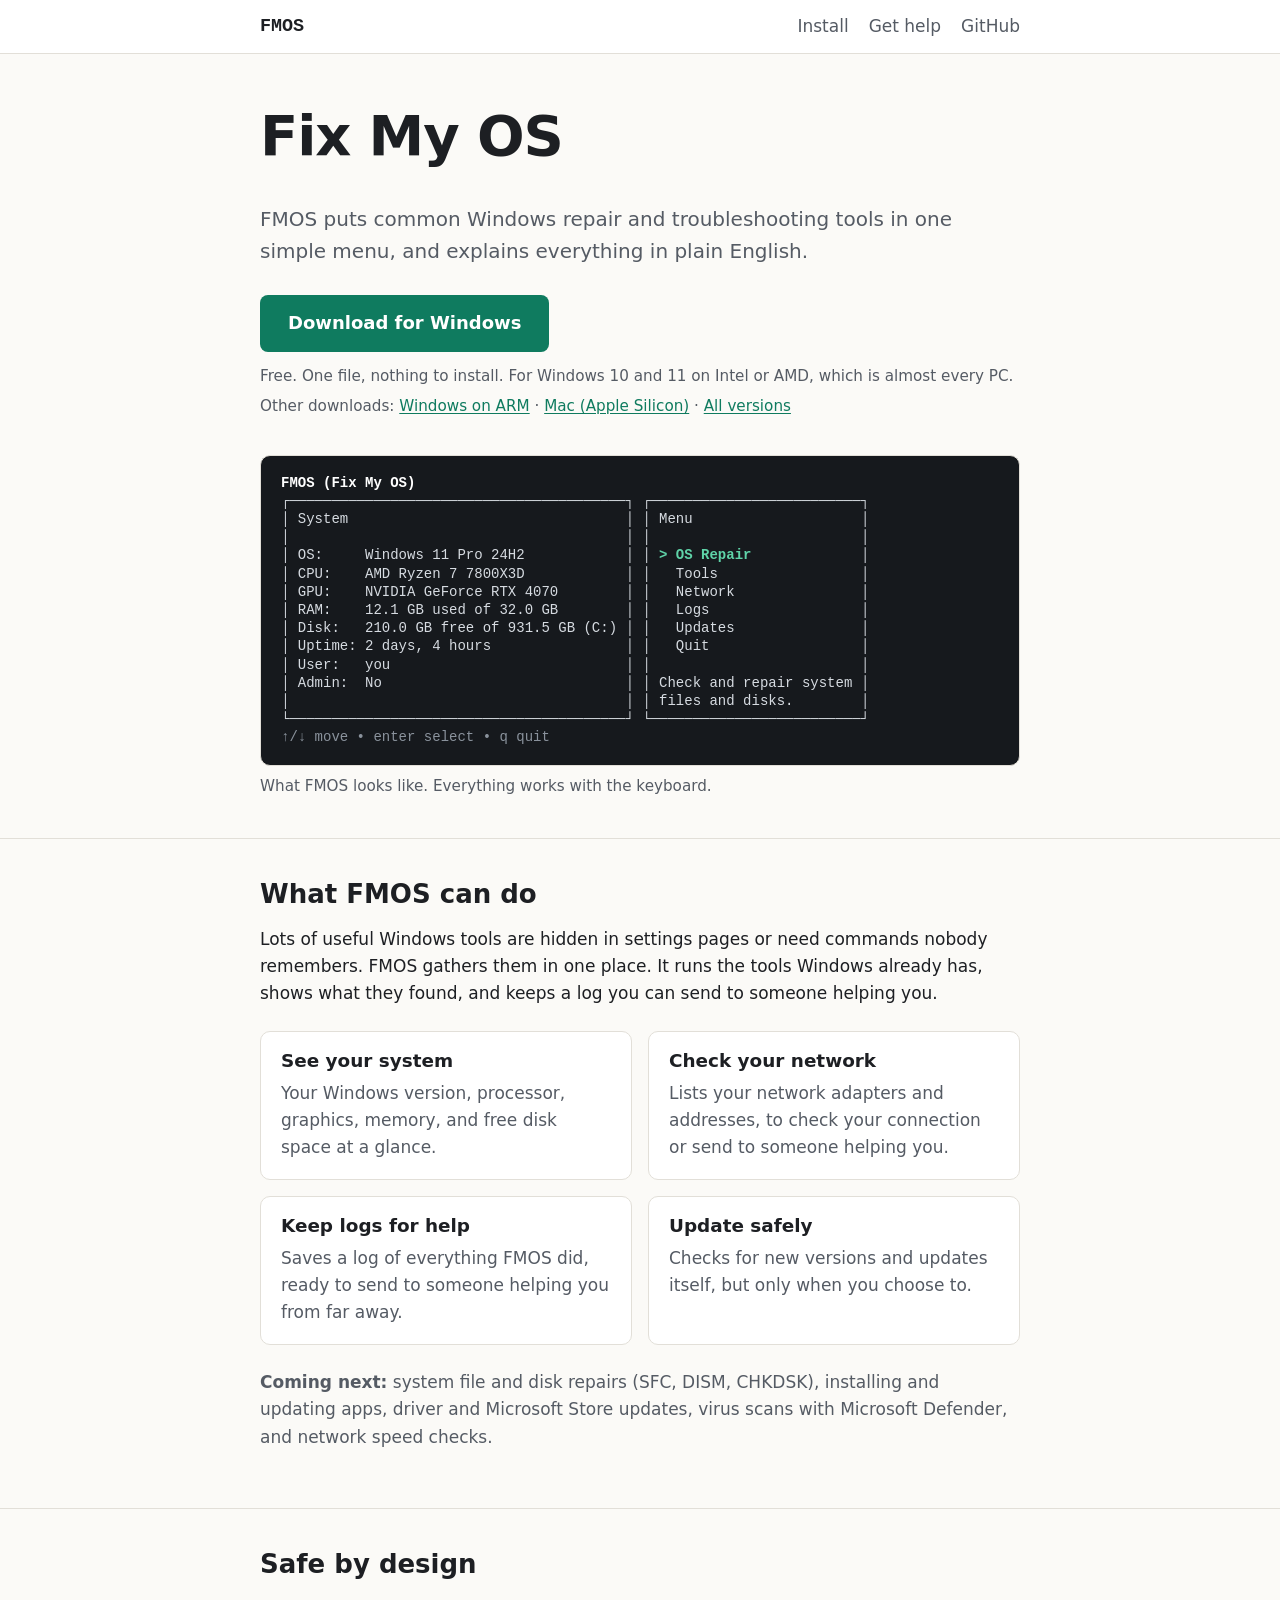
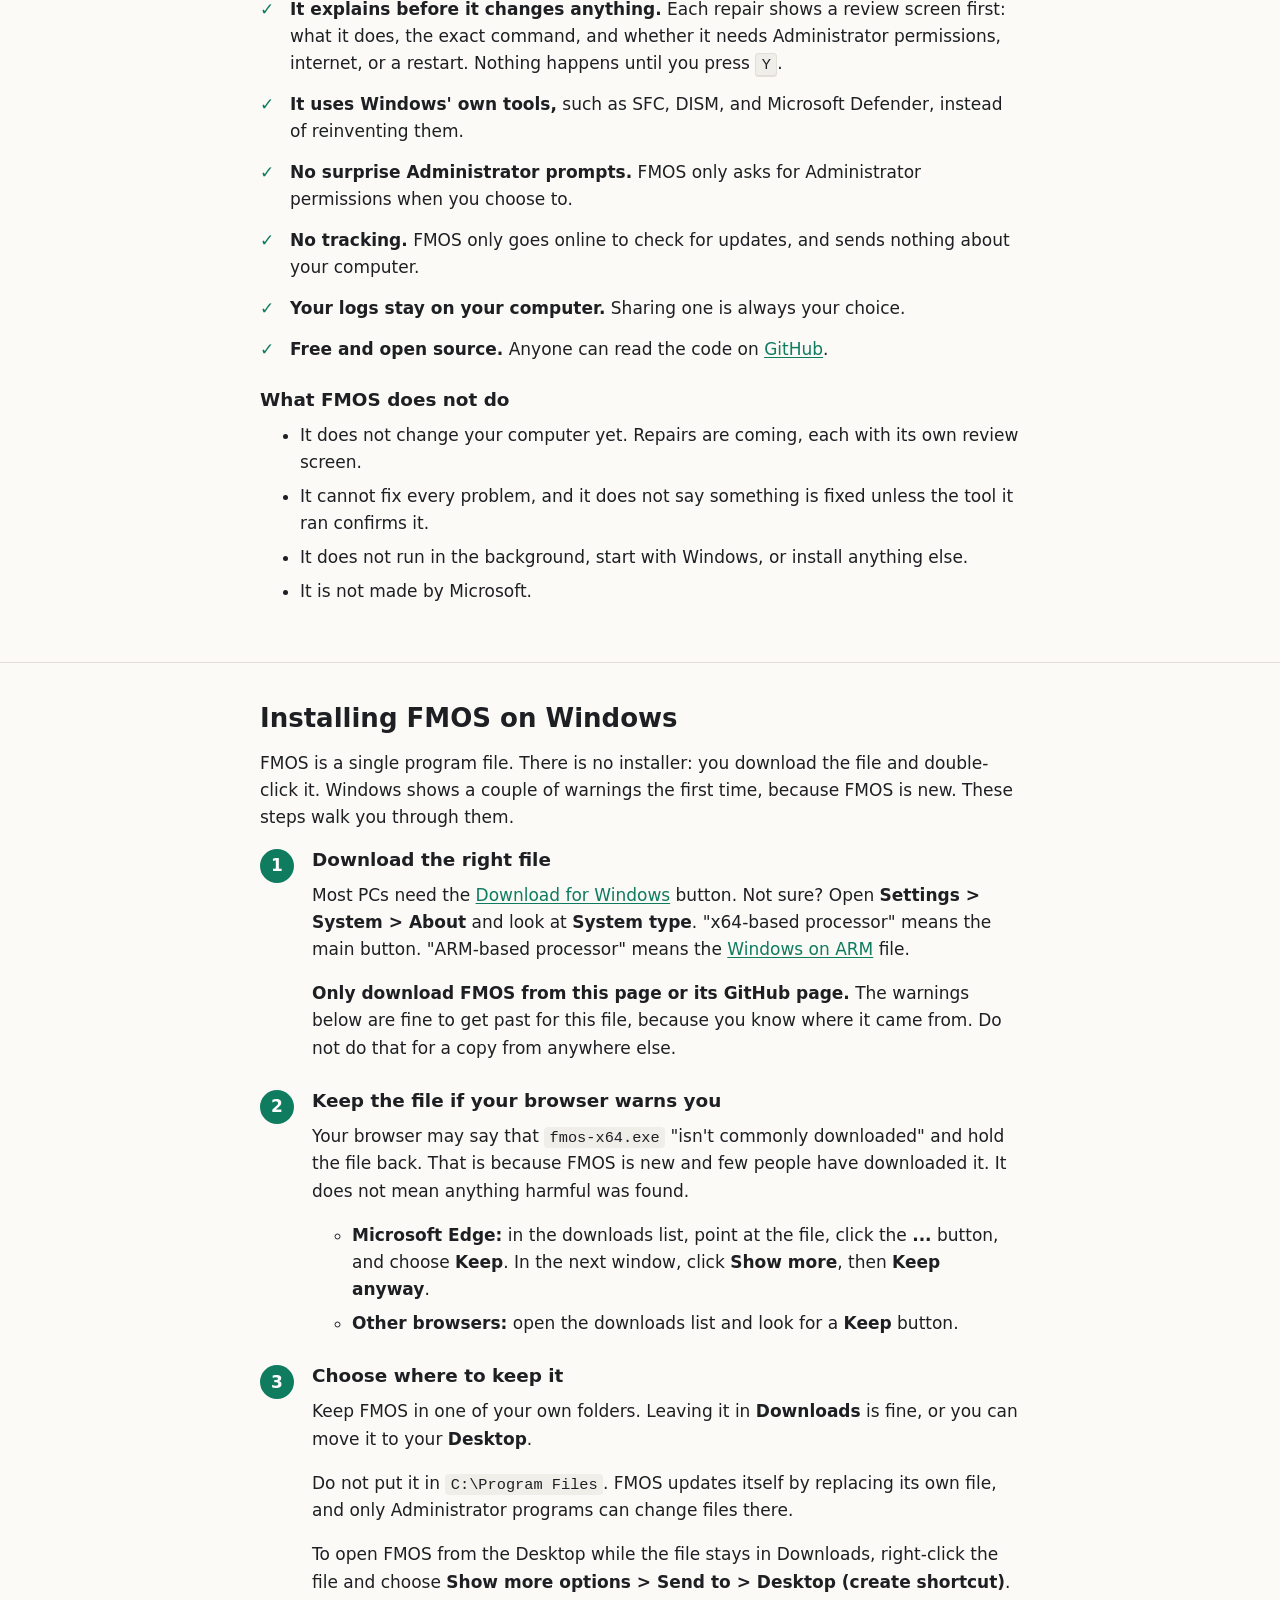
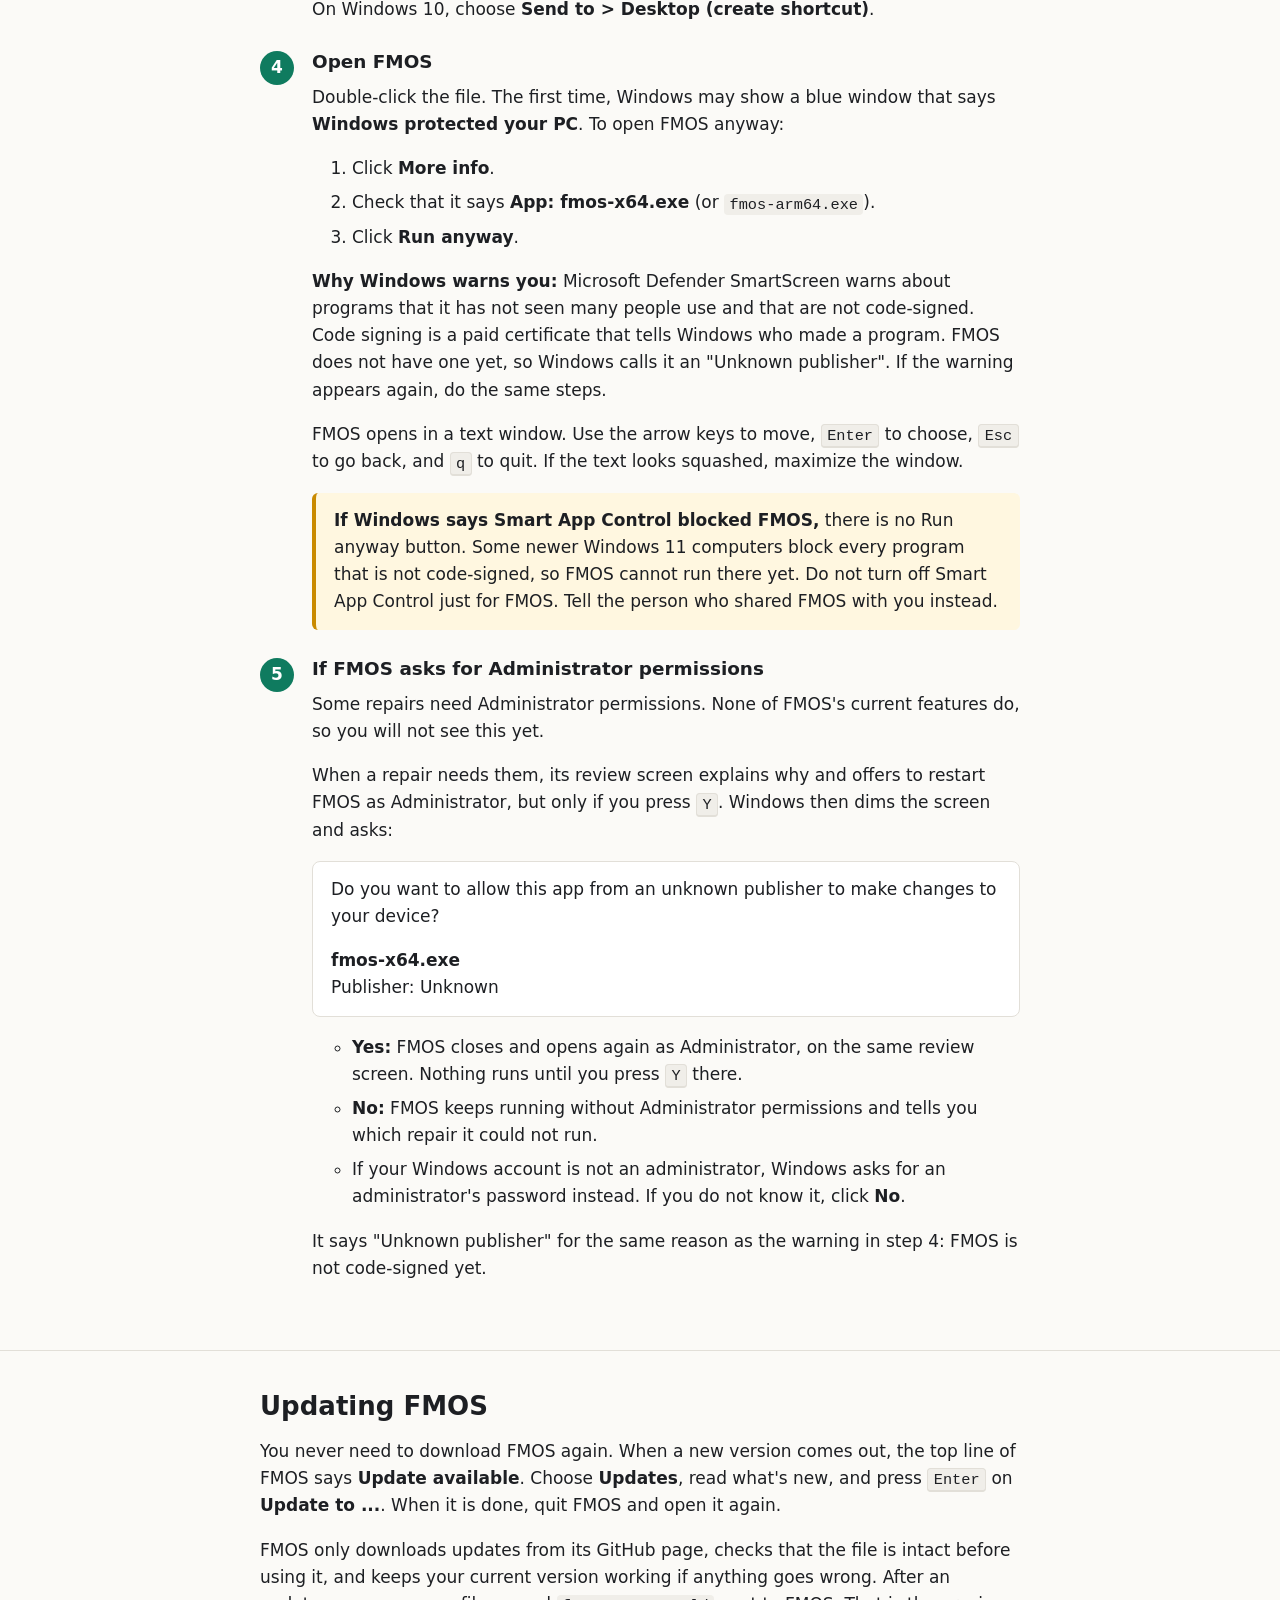
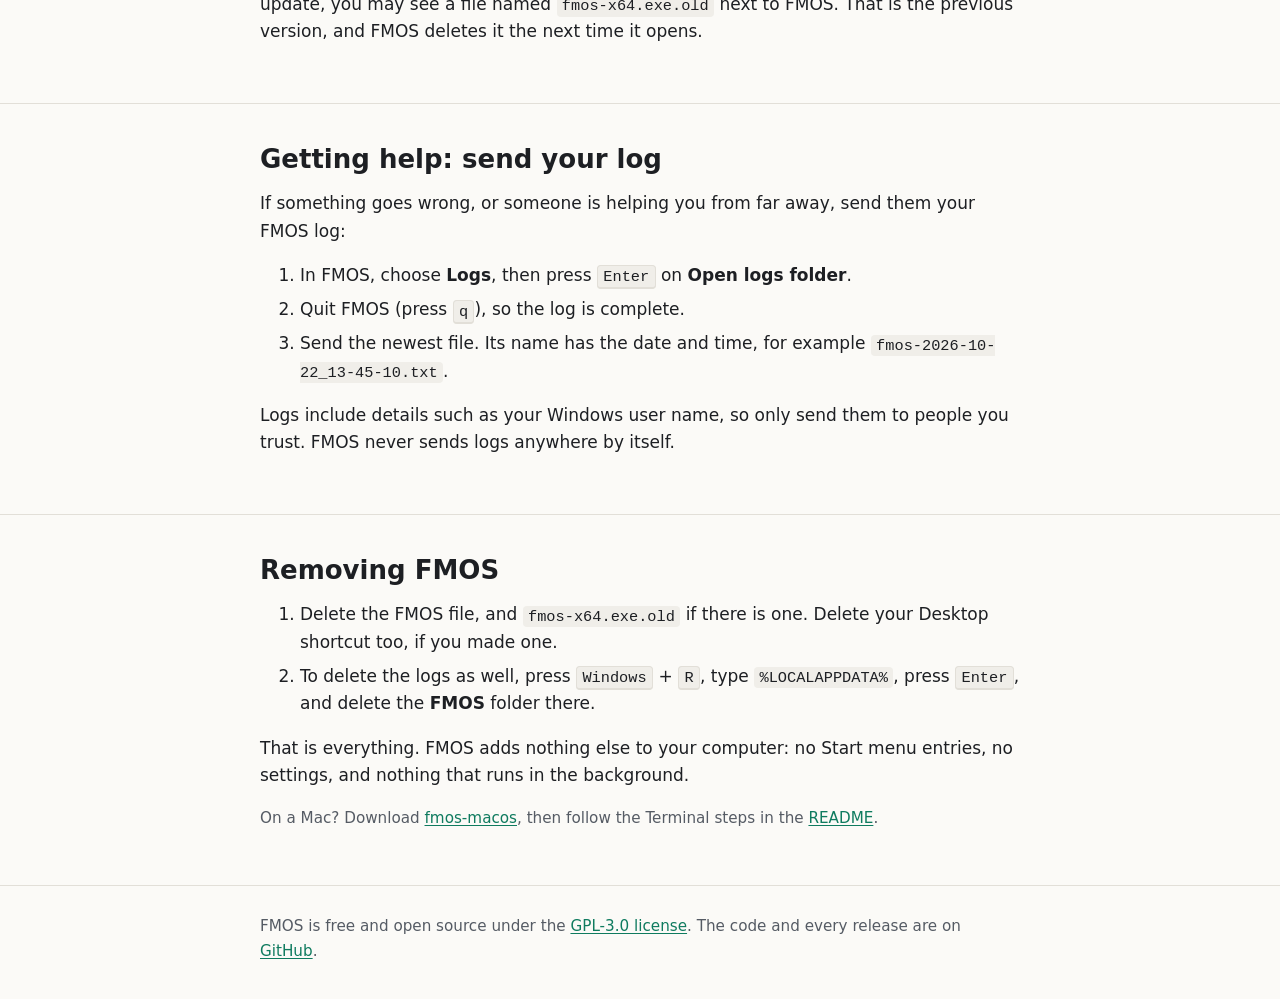
==== docs/index.html @ d295603e "feat: add initial website files including index.html and style.css, and update documentation for ins" ====
<!doctype html>
<html lang="en">
<head>
  <meta charset="utf-8">
  <meta name="viewport" content="width=device-width, initial-scale=1">
  <meta name="color-scheme" content="light dark">
  <title>FMOS: Fix My OS</title>
  <meta name="description" content="A free, simple app that puts common Windows repair and troubleshooting tools in one menu, with plain-English explanations.">
  <meta property="og:type" content="website">
  <meta property="og:title" content="FMOS: Fix My OS">
  <meta property="og:description" content="A free, simple app that puts common Windows repair and troubleshooting tools in one menu, with plain-English explanations.">
  <meta property="og:url" content="https://giomonci.github.io/FMOS/">
  <link rel="icon" href="data:image/svg+xml,<svg xmlns='http://www.w3.org/2000/svg' viewBox='0 0 32 32'><rect width='32' height='32' rx='7' fill='%230f7b5f'/><text x='16' y='22' font-family='monospace' font-size='15' font-weight='700' text-anchor='middle' fill='white'>&gt;_</text></svg>">
  <link rel="stylesheet" href="style.css">
</head>
<body>
  <header class="topbar">
    <div class="wrap topbar-inner">
      <a class="brand" href="#top">FMOS</a>
      <nav aria-label="Page sections">
        <a href="#install">Install</a>
        <a href="#help">Get help</a>
        <a href="https://github.com/GioMonci/FMOS">GitHub</a>
      </nav>
    </div>
  </header>

  <main id="top">
    <section class="hero">
      <div class="wrap">
        <h1>Fix My OS</h1>
        <p class="lead">
          FMOS puts common Windows repair and troubleshooting tools in one
          simple menu, and explains everything in plain English.
        </p>

        <div class="download">
          <a class="button" href="https://github.com/GioMonci/FMOS/releases/latest/download/fmos-x64.exe">Download for Windows</a>
          <p class="small">
            Free. One file, nothing to install. For Windows 10 and 11 on Intel
            or AMD, which is almost every PC.
          </p>
          <p class="small">
            Other downloads:
            <a href="https://github.com/GioMonci/FMOS/releases/latest/download/fmos-arm64.exe">Windows on ARM</a> ·
            <a href="https://github.com/GioMonci/FMOS/releases/latest/download/fmos-macos">Mac (Apple Silicon)</a> ·
            <a href="https://github.com/GioMonci/FMOS/releases">All versions</a>
          </p>
        </div>

        <figure class="screen">
          <pre role="img" aria-label="The FMOS window: system details on the left, and a menu on the right with OS Repair, Tools, Network, Logs, Updates, and Quit."><span class="t-title">FMOS (Fix My OS)</span>
┌────────────────────────────────────────┐ ┌─────────────────────────┐
│ System                                 │ │ Menu                    │
│                                        │ │                         │
│ OS:     Windows 11 Pro 24H2            │ │ <span class="t-selected">&gt; OS Repair</span>             │
│ CPU:    AMD Ryzen 7 7800X3D            │ │   Tools                 │
│ GPU:    NVIDIA GeForce RTX 4070        │ │   Network               │
│ RAM:    12.1 GB used of 32.0 GB        │ │   Logs                  │
│ Disk:   210.0 GB free of 931.5 GB (C:) │ │   Updates               │
│ Uptime: 2 days, 4 hours                │ │   Quit                  │
│ User:   you                            │ │                         │
│ Admin:  No                             │ │ Check and repair system │
│                                        │ │ files and disks.        │
└────────────────────────────────────────┘ └─────────────────────────┘
<span class="t-muted">↑/↓ move • enter select • q quit</span></pre>
          <figcaption>What FMOS looks like. Everything works with the keyboard.</figcaption>
        </figure>
      </div>
    </section>

    <section id="features">
      <div class="wrap">
        <h2>What FMOS can do</h2>
        <p>
          Lots of useful Windows tools are hidden in settings pages or need
          commands nobody remembers. FMOS gathers them in one place. It runs
          the tools Windows already has, shows what they found, and keeps a log
          you can send to someone helping you.
        </p>
        <div class="cards">
          <div class="card">
            <h3>See your system</h3>
            <p>Your Windows version, processor, graphics, memory, and free disk space at a glance.</p>
          </div>
          <div class="card">
            <h3>Check your network</h3>
            <p>Lists your network adapters and addresses, to check your connection or send to someone helping you.</p>
          </div>
          <div class="card">
            <h3>Keep logs for help</h3>
            <p>Saves a log of everything FMOS did, ready to send to someone helping you from far away.</p>
          </div>
          <div class="card">
            <h3>Update safely</h3>
            <p>Checks for new versions and updates itself, but only when you choose to.</p>
          </div>
        </div>
        <p class="coming">
          <b>Coming next:</b> system file and disk repairs (SFC, DISM, CHKDSK),
          installing and updating apps, driver and Microsoft Store updates,
          virus scans with Microsoft Defender, and network speed checks.
        </p>
      </div>
    </section>

    <section id="safety">
      <div class="wrap">
        <h2>Safe by design</h2>
        <ul class="checklist">
          <li>
            <b>It explains before it changes anything.</b> Each repair shows a
            review screen first: what it does, the exact command, and whether
            it needs Administrator permissions, internet, or a restart. Nothing
            happens until you press <kbd>Y</kbd>.
          </li>
          <li>
            <b>It uses Windows' own tools,</b> such as SFC, DISM, and Microsoft
            Defender, instead of reinventing them.
          </li>
          <li>
            <b>No surprise Administrator prompts.</b> FMOS only asks for
            Administrator permissions when you choose to.
          </li>
          <li>
            <b>No tracking.</b> FMOS only goes online to check for updates, and
            sends nothing about your computer.
          </li>
          <li>
            <b>Your logs stay on your computer.</b> Sharing one is always your choice.
          </li>
          <li>
            <b>Free and open source.</b> Anyone can read the code on
            <a href="https://github.com/GioMonci/FMOS">GitHub</a>.
          </li>
        </ul>

        <h3>What FMOS does not do</h3>
        <ul>
          <li>It does not change your computer yet. Repairs are coming, each with its own review screen.</li>
          <li>It cannot fix every problem, and it does not say something is fixed unless the tool it ran confirms it.</li>
          <li>It does not run in the background, start with Windows, or install anything else.</li>
          <li>It is not made by Microsoft.</li>
        </ul>
      </div>
    </section>

    <section id="install">
      <div class="wrap">
        <h2>Installing FMOS on Windows</h2>
        <p>
          FMOS is a single program file. There is no installer: you download
          the file and double-click it. Windows shows a couple of warnings the
          first time, because FMOS is new. These steps walk you through them.
        </p>

        <ol class="steps">
          <li>
            <h3>Download the right file</h3>
            <p>
              Most PCs need the <a href="https://github.com/GioMonci/FMOS/releases/latest/download/fmos-x64.exe">Download for Windows</a>
              button. Not sure? Open <b>Settings &gt; System &gt; About</b> and
              look at <b>System type</b>. "x64-based processor" means the main
              button. "ARM-based processor" means the
              <a href="https://github.com/GioMonci/FMOS/releases/latest/download/fmos-arm64.exe">Windows on ARM</a> file.
            </p>
            <p>
              <b>Only download FMOS from this page or its GitHub page.</b> The
              warnings below are fine to get past for this file, because you
              know where it came from. Do not do that for a copy from anywhere else.
            </p>
          </li>

          <li>
            <h3>Keep the file if your browser warns you</h3>
            <p>
              Your browser may say that <code>fmos-x64.exe</code> "isn't
              commonly downloaded" and hold the file back. That is because
              FMOS is new and few people have downloaded it. It does not mean
              anything harmful was found.
            </p>
            <ul>
              <li>
                <b>Microsoft Edge:</b> in the downloads list, point at the file,
                click the <b>...</b> button, and choose <b>Keep</b>. In the next
                window, click <b>Show more</b>, then <b>Keep anyway</b>.
              </li>
              <li><b>Other browsers:</b> open the downloads list and look for a <b>Keep</b> button.</li>
            </ul>
          </li>

          <li>
            <h3>Choose where to keep it</h3>
            <p>
              Keep FMOS in one of your own folders. Leaving it in
              <b>Downloads</b> is fine, or you can move it to your <b>Desktop</b>.
            </p>
            <p>
              Do not put it in <code>C:\Program Files</code>. FMOS updates itself
              by replacing its own file, and only Administrator programs can
              change files there.
            </p>
            <p>
              To open FMOS from the Desktop while the file stays in Downloads,
              right-click the file and choose <b>Show more options &gt; Send to
              &gt; Desktop (create shortcut)</b>. On Windows 10, choose
              <b>Send to &gt; Desktop (create shortcut)</b>.
            </p>
          </li>

          <li>
            <h3>Open FMOS</h3>
            <p>
              Double-click the file. The first time, Windows may show a blue
              window that says <b>Windows protected your PC</b>. To open FMOS anyway:
            </p>
            <ol>
              <li>Click <b>More info</b>.</li>
              <li>Check that it says <b>App: fmos-x64.exe</b> (or <code>fmos-arm64.exe</code>).</li>
              <li>Click <b>Run anyway</b>.</li>
            </ol>
            <p>
              <b>Why Windows warns you:</b> Microsoft Defender SmartScreen warns
              about programs that it has not seen many people use and that are
              not code-signed. Code signing is a paid certificate that tells
              Windows who made a program. FMOS does not have one yet, so Windows
              calls it an "Unknown publisher". If the warning appears again, do
              the same steps.
            </p>
            <p>
              FMOS opens in a text window. Use the arrow keys to move,
              <kbd>Enter</kbd> to choose, <kbd>Esc</kbd> to go back, and
              <kbd>q</kbd> to quit. If the text looks squashed, maximize the window.
            </p>
            <div class="note">
              <p>
                <b>If Windows says Smart App Control blocked FMOS,</b> there is
                no Run anyway button. Some newer Windows 11 computers block every
                program that is not code-signed, so FMOS cannot run there yet.
                Do not turn off Smart App Control just for FMOS. Tell the person
                who shared FMOS with you instead.
              </p>
            </div>
          </li>

          <li>
            <h3>If FMOS asks for Administrator permissions</h3>
            <p>
              Some repairs need Administrator permissions. None of FMOS's current
              features do, so you will not see this yet.
            </p>
            <p>
              When a repair needs them, its review screen explains why and offers
              to restart FMOS as Administrator, but only if you press
              <kbd>Y</kbd>. Windows then dims the screen and asks:
            </p>
            <div class="dialog">
              <p>Do you want to allow this app from an unknown publisher to make changes to your device?</p>
              <p><b>fmos-x64.exe</b><br>Publisher: Unknown</p>
            </div>
            <ul>
              <li>
                <b>Yes:</b> FMOS closes and opens again as Administrator, on the
                same review screen. Nothing runs until you press <kbd>Y</kbd> there.
              </li>
              <li>
                <b>No:</b> FMOS keeps running without Administrator permissions
                and tells you which repair it could not run.
              </li>
              <li>
                If your Windows account is not an administrator, Windows asks for
                an administrator's password instead. If you do not know it, click <b>No</b>.
              </li>
            </ul>
            <p>
              It says "Unknown publisher" for the same reason as the warning in
              step 4: FMOS is not code-signed yet.
            </p>
          </li>
        </ol>
      </div>
    </section>

    <section id="updates">
      <div class="wrap">
        <h2>Updating FMOS</h2>
        <p>
          You never need to download FMOS again. When a new version comes out,
          the top line of FMOS says <b>Update available</b>. Choose
          <b>Updates</b>, read what's new, and press <kbd>Enter</kbd> on
          <b>Update to ...</b>. When it is done, quit FMOS and open it again.
        </p>
        <p>
          FMOS only downloads updates from its GitHub page, checks that the file
          is intact before using it, and keeps your current version working if
          anything goes wrong. After an update, you may see a file named
          <code>fmos-x64.exe.old</code> next to FMOS. That is the previous
          version, and FMOS deletes it the next time it opens.
        </p>
      </div>
    </section>

    <section id="help">
      <div class="wrap">
        <h2>Getting help: send your log</h2>
        <p>
          If something goes wrong, or someone is helping you from far away,
          send them your FMOS log:
        </p>
        <ol>
          <li>In FMOS, choose <b>Logs</b>, then press <kbd>Enter</kbd> on <b>Open logs folder</b>.</li>
          <li>Quit FMOS (press <kbd>q</kbd>), so the log is complete.</li>
          <li>
            Send the newest file. Its name has the date and time, for example
            <code>fmos-2026-10-22_13-45-10.txt</code>.
          </li>
        </ol>
        <p>
          Logs include details such as your Windows user name, so only send them
          to people you trust. FMOS never sends logs anywhere by itself.
        </p>
      </div>
    </section>

    <section id="remove">
      <div class="wrap">
        <h2>Removing FMOS</h2>
        <ol>
          <li>
            Delete the FMOS file, and <code>fmos-x64.exe.old</code> if there is
            one. Delete your Desktop shortcut too, if you made one.
          </li>
          <li>
            To delete the logs as well, press <kbd>Windows</kbd> + <kbd>R</kbd>,
            type <code>%LOCALAPPDATA%</code>, press <kbd>Enter</kbd>, and delete
            the <b>FMOS</b> folder there.
          </li>
        </ol>
        <p>
          That is everything. FMOS adds nothing else to your computer: no Start
          menu entries, no settings, and nothing that runs in the background.
        </p>
        <p class="small">
          On a Mac? Download <a href="https://github.com/GioMonci/FMOS/releases/latest/download/fmos-macos">fmos-macos</a>,
          then follow the Terminal steps in the
          <a href="https://github.com/GioMonci/FMOS#on-a-mac">README</a>.
        </p>
      </div>
    </section>
  </main>

  <footer class="footer">
    <div class="wrap">
      <p>
        FMOS is free and open source under the
        <a href="https://github.com/GioMonci/FMOS/blob/main/LICENSE">GPL-3.0 license</a>.
        The code and every release are on
        <a href="https://github.com/GioMonci/FMOS">GitHub</a>.
      </p>
    </div>
  </footer>
</body>
</html>
---- docs/style.css ----
/* FMOS website. Plain CSS, no build step. Light and dark mode follow the
   visitor's system setting. */

:root {
  --bg: #fbfaf7;
  --surface: #ffffff;
  --text: #1d1f23;
  --muted: #555b64;
  --border: #e2dfd8;
  --accent: #0f7b5f;
  --accent-hover: #0b6550;
  --on-accent: #ffffff;
  --note-bg: #fff7e0;
  --note-border: #c98a00;
  --code-bg: #f0eee9;

  /* The FMOS window preview stays dark in both modes, like a real terminal. */
  --screen-bg: #16191d;
  --screen-text: #d6dbe1;
  --screen-title: #ffffff;
  --screen-selected: #5fd3a8;
  --screen-muted: #8a929c;

  --mono: ui-monospace, "Cascadia Mono", Consolas, "SF Mono", Menlo, monospace;
}

@media (prefers-color-scheme: dark) {
  :root {
    --bg: #111315;
    --surface: #1a1d21;
    --text: #e8e6e3;
    --muted: #a3a9b1;
    --border: #2d3137;
    --accent: #4cc59a;
    --accent-hover: #6fd4ae;
    --on-accent: #08130f;
    --note-bg: #2a2412;
    --note-border: #d9a43a;
    --code-bg: #24282d;
    --screen-bg: #0b0d10;
  }
}

* {
  box-sizing: border-box;
}

html {
  scroll-behavior: smooth;
}

body {
  margin: 0;
  background: var(--bg);
  color: var(--text);
  font-family: system-ui, -apple-system, "Segoe UI", Roboto, sans-serif;
  font-size: 1.0625rem;
  line-height: 1.6;
}

/* Layout */

.wrap {
  max-width: 792px;
  margin: 0 auto;
  padding: 0 16px;
}

section {
  padding: 40px 0;
  border-top: 1px solid var(--border);
}

section.hero {
  border-top: 0;
  padding-top: 48px;
}

/* Text */

h1,
h2,
h3 {
  line-height: 1.2;
  margin: 0 0 0.6em;
}

h1 {
  font-size: clamp(2.25rem, 7vw, 3.5rem);
  letter-spacing: -0.02em;
}

h2 {
  font-size: 1.625rem;
}

h3 {
  font-size: 1.15rem;
  margin-top: 1.4em;
}

p,
ul,
ol {
  margin: 0 0 1em;
}

li {
  margin-bottom: 0.4em;
}

a {
  color: var(--accent);
  text-underline-offset: 2px;
}

a:hover {
  color: var(--accent-hover);
}

a:focus-visible {
  outline: 2px solid var(--accent);
  outline-offset: 2px;
  border-radius: 4px;
}

code,
kbd {
  font-family: var(--mono);
  font-size: 0.9em;
  background: var(--code-bg);
  border-radius: 4px;
  padding: 0.1em 0.35em;
  overflow-wrap: anywhere;
}

kbd {
  border: 1px solid var(--border);
  border-bottom-width: 2px;
}

.lead {
  font-size: 1.25rem;
  color: var(--muted);
  max-width: 36em;
}

.small {
  font-size: 0.95rem;
  color: var(--muted);
}

/* Top bar */

.topbar {
  border-bottom: 1px solid var(--border);
  background: var(--surface);
}

.topbar-inner {
  display: flex;
  flex-wrap: wrap;
  align-items: center;
  justify-content: space-between;
  gap: 8px 24px;
  padding-top: 12px;
  padding-bottom: 12px;
}

.brand {
  font-family: var(--mono);
  font-weight: 700;
  font-size: 1.15rem;
  color: var(--text);
  text-decoration: none;
}

.topbar nav {
  display: flex;
  flex-wrap: wrap;
  gap: 4px 20px;
}

.topbar nav a {
  color: var(--muted);
  text-decoration: none;
}

.topbar nav a:hover {
  color: var(--accent);
  text-decoration: underline;
}

/* Download */

.download {
  margin: 28px 0 36px;
}

.button {
  display: inline-block;
  background: var(--accent);
  color: var(--on-accent);
  font-weight: 600;
  font-size: 1.125rem;
  text-decoration: none;
  padding: 14px 28px;
  border-radius: 8px;
  margin-bottom: 12px;
}

.button:hover {
  background: var(--accent-hover);
  color: var(--on-accent);
}

.download p {
  margin-bottom: 0.4em;
}

/* FMOS window preview */

.screen {
  margin: 0;
}

.screen pre {
  margin: 0;
  background: var(--screen-bg);
  color: var(--screen-text);
  font-family: var(--mono);
  font-size: clamp(0.6rem, 2.1vw, 0.875rem);
  line-height: 1.3;
  padding: 18px 20px;
  border-radius: 10px;
  border: 1px solid var(--border);
  overflow-x: auto;
}

.t-title {
  color: var(--screen-title);
  font-weight: 700;
}

.t-selected {
  color: var(--screen-selected);
  font-weight: 700;
}

.t-muted {
  color: var(--screen-muted);
}

.screen figcaption {
  font-size: 0.95rem;
  color: var(--muted);
  margin-top: 8px;
}

/* Feature cards */

.cards {
  display: grid;
  grid-template-columns: repeat(auto-fit, minmax(300px, 1fr));
  gap: 16px;
  margin: 24px 0;
}

.card {
  background: var(--surface);
  border: 1px solid var(--border);
  border-radius: 10px;
  padding: 18px 20px;
}

.card h3 {
  margin-top: 0;
  margin-bottom: 0.4em;
}

.card p {
  margin: 0;
  color: var(--muted);
}

.coming {
  color: var(--muted);
}

/* Safety list */

.checklist {
  list-style: none;
  padding: 0;
}

.checklist li {
  position: relative;
  padding-left: 30px;
  margin-bottom: 0.8em;
}

.checklist li::before {
  content: "✓";
  position: absolute;
  left: 0;
  top: 0;
  font-weight: 700;
  color: var(--accent);
}

/* Install steps */

.steps {
  list-style: none;
  padding: 0;
  counter-reset: step;
}

.steps > li {
  counter-increment: step;
  position: relative;
  padding-left: 52px;
  margin-bottom: 28px;
}

.steps > li::before {
  content: counter(step);
  position: absolute;
  left: 0;
  top: 0;
  width: 34px;
  height: 34px;
  border-radius: 50%;
  background: var(--accent);
  color: var(--on-accent);
  font-weight: 700;
  display: flex;
  align-items: center;
  justify-content: center;
}

.steps > li > h3 {
  margin-top: 4px;
}

.note {
  background: var(--note-bg);
  border-left: 4px solid var(--note-border);
  border-radius: 6px;
  padding: 14px 18px;
}

.note p {
  margin: 0;
}

/* A plain sketch of the Windows Administrator prompt. */
.dialog {
  background: var(--surface);
  border: 1px solid var(--border);
  border-radius: 8px;
  padding: 14px 18px;
  margin-bottom: 1em;
}

.dialog p:last-child {
  margin-bottom: 0;
}

/* Footer */

.footer {
  border-top: 1px solid var(--border);
  padding: 28px 0 40px;
  font-size: 0.95rem;
  color: var(--muted);
}

.footer p {
  margin: 0;
}

/* Phones */

@media (max-width: 520px) {
  body {
    font-size: 1rem;
  }

  .button {
    display: block;
    text-align: center;
  }

  .steps > li {
    padding-left: 44px;
  }

  .steps > li::before {
    width: 30px;
    height: 30px;
  }
}
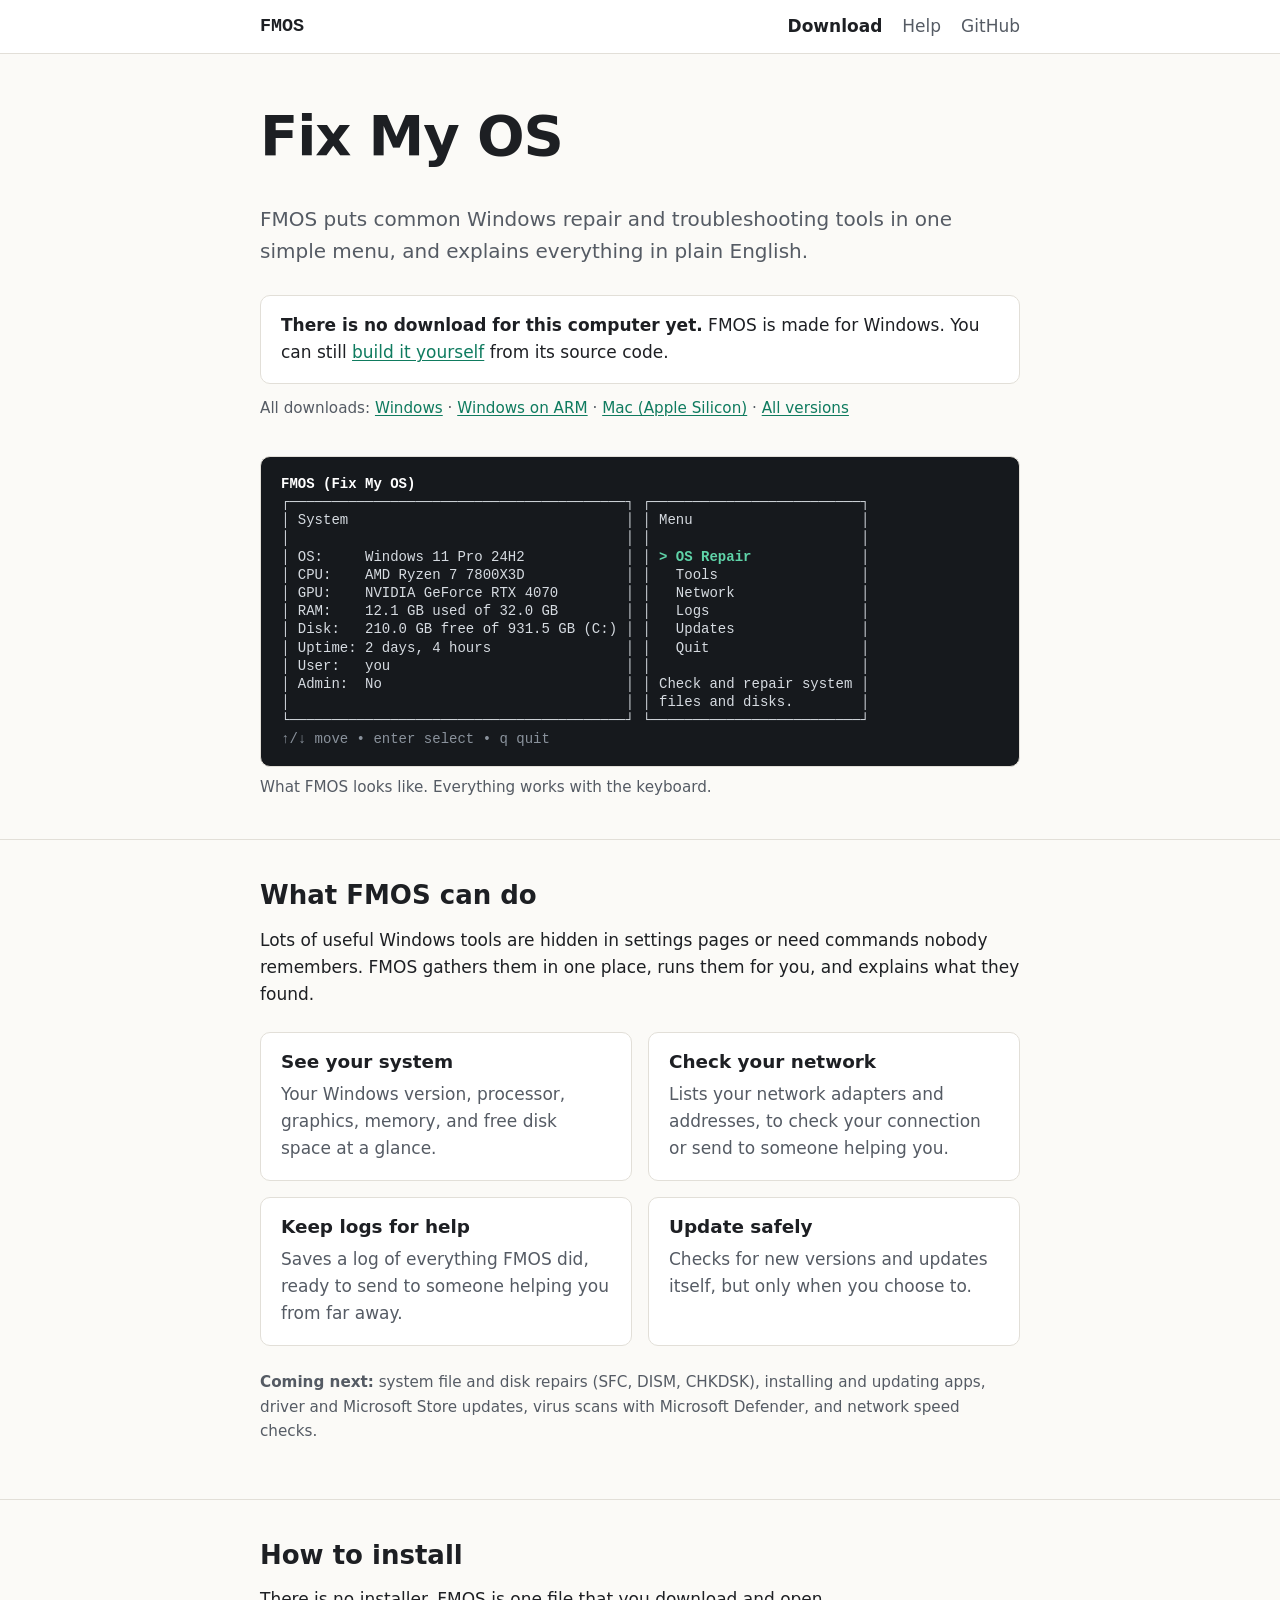
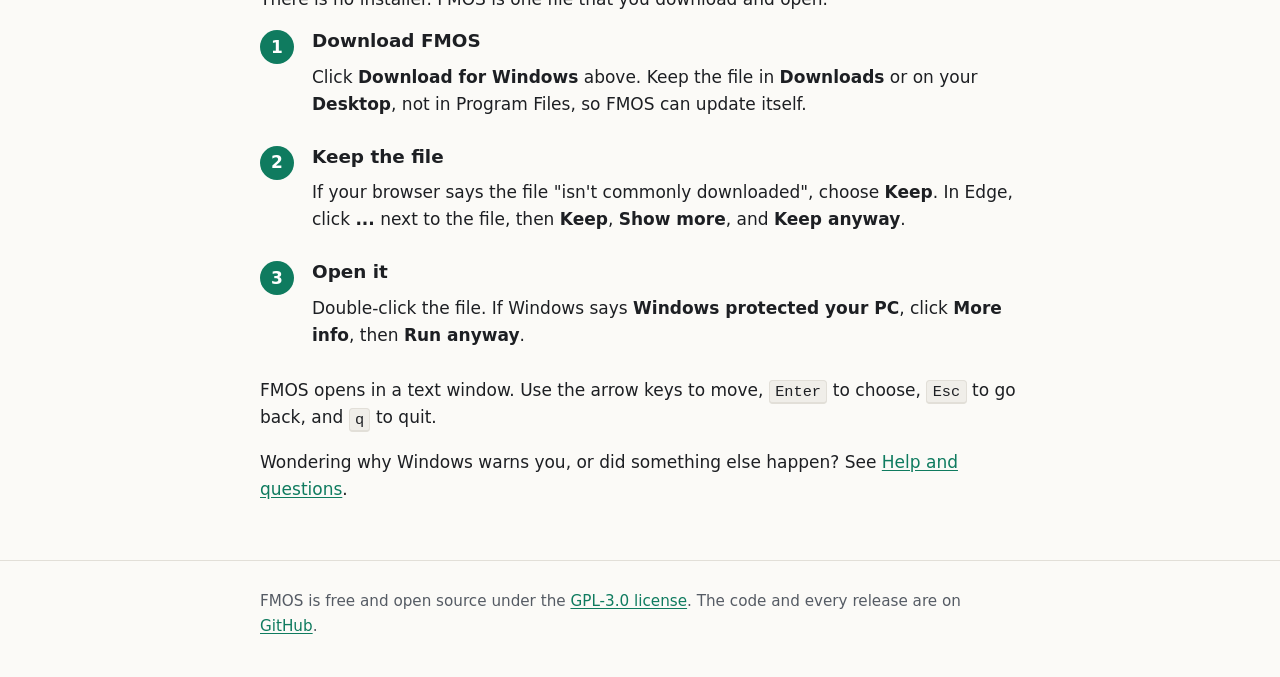
==== commit c978fe14: "feat: enhance documentation and website with new help page, update AGENTS.md and README.md for clari" ====
--- a/docs/index.html
+++ b/docs/index.html
@@ -16,16 +16,16 @@
 <body>
   <header class="topbar">
     <div class="wrap topbar-inner">
-      <a class="brand" href="#top">FMOS</a>
-      <nav aria-label="Page sections">
-        <a href="#install">Install</a>
-        <a href="#help">Get help</a>
+      <a class="brand" href="./">FMOS</a>
+      <nav aria-label="Site">
+        <a href="./" aria-current="page">Download</a>
+        <a href="help.html">Help</a>
         <a href="https://github.com/GioMonci/FMOS">GitHub</a>
       </nav>
     </div>
   </header>
 
-  <main id="top">
+  <main>
     <section class="hero">
       <div class="wrap">
         <h1>Fix My OS</h1>
@@ -34,19 +34,46 @@
           simple menu, and explains everything in plain English.
         </p>
 
-        <div class="download">
+        <!-- Only one of these is shown. The script at the bottom of the page
+             picks the one for the visitor's computer. Without the script,
+             everyone sees the Windows download. -->
+        <div class="download" data-system="windows">
           <a class="button" href="https://github.com/GioMonci/FMOS/releases/latest/download/fmos-x64.exe">Download for Windows</a>
           <p class="small">
             Free. One file, nothing to install. For Windows 10 and 11 on Intel
             or AMD, which is almost every PC.
           </p>
+        </div>
+        <div class="download" data-system="mac" hidden>
+          <a class="button" href="https://github.com/GioMonci/FMOS/releases/latest/download/fmos-macos">Download for Mac</a>
           <p class="small">
-            Other downloads:
-            <a href="https://github.com/GioMonci/FMOS/releases/latest/download/fmos-arm64.exe">Windows on ARM</a> ·
-            <a href="https://github.com/GioMonci/FMOS/releases/latest/download/fmos-macos">Mac (Apple Silicon)</a> ·
-            <a href="https://github.com/GioMonci/FMOS/releases">All versions</a>
-          </p>
-        </div>
+            For Macs with Apple Silicon (M1 and newer). macOS blocks it until
+            you run two Terminal commands: see
+            <a href="help.html#mac">using FMOS on a Mac</a>.
+          </p>
+        </div>
+        <div class="download" data-system="mobile" hidden>
+          <p class="callout">
+            <b>FMOS runs on computers, not phones or tablets.</b> To download
+            it, open this page on your Windows PC: <b>giomonci.github.io/FMOS</b>
+          </p>
+        </div>
+        <div class="download" data-system="other" hidden>
+          <p class="callout">
+            <b>There is no download for this computer yet.</b> FMOS is made for
+            Windows. You can still
+            <a href="https://github.com/GioMonci/FMOS#building-fmos-yourself">build it yourself</a>
+            from its source code.
+          </p>
+        </div>
+
+        <p class="small">
+          All downloads:
+          <a href="https://github.com/GioMonci/FMOS/releases/latest/download/fmos-x64.exe">Windows</a> ·
+          <a href="https://github.com/GioMonci/FMOS/releases/latest/download/fmos-arm64.exe">Windows on ARM</a> ·
+          <a href="https://github.com/GioMonci/FMOS/releases/latest/download/fmos-macos">Mac (Apple Silicon)</a> ·
+          <a href="https://github.com/GioMonci/FMOS/releases">All versions</a>
+        </p>
 
         <figure class="screen">
           <pre role="img" aria-label="The FMOS window: system details on the left, and a menu on the right with OS Repair, Tools, Network, Logs, Updates, and Quit."><span class="t-title">FMOS (Fix My OS)</span>
@@ -74,9 +101,8 @@
         <h2>What FMOS can do</h2>
         <p>
           Lots of useful Windows tools are hidden in settings pages or need
-          commands nobody remembers. FMOS gathers them in one place. It runs
-          the tools Windows already has, shows what they found, and keeps a log
-          you can send to someone helping you.
+          commands nobody remembers. FMOS gathers them in one place, runs them
+          for you, and explains what they found.
         </p>
         <div class="cards">
           <div class="card">
@@ -96,7 +122,7 @@
             <p>Checks for new versions and updates itself, but only when you choose to.</p>
           </div>
         </div>
-        <p class="coming">
+        <p class="small">
           <b>Coming next:</b> system file and disk repairs (SFC, DISM, CHKDSK),
           installing and updating apps, driver and Microsoft Store updates,
           virus scans with Microsoft Defender, and network speed checks.
@@ -104,246 +130,45 @@
       </div>
     </section>
 
-    <section id="safety">
+    <section id="install">
       <div class="wrap">
-        <h2>Safe by design</h2>
-        <ul class="checklist">
+        <h2>How to install</h2>
+        <p>There is no installer. FMOS is one file that you download and open.</p>
+
+        <ol class="steps">
           <li>
-            <b>It explains before it changes anything.</b> Each repair shows a
-            review screen first: what it does, the exact command, and whether
-            it needs Administrator permissions, internet, or a restart. Nothing
-            happens until you press <kbd>Y</kbd>.
+            <h3>Download FMOS</h3>
+            <p>
+              Click <b>Download for Windows</b> above. Keep the file in
+              <b>Downloads</b> or on your <b>Desktop</b>, not in Program Files,
+              so FMOS can update itself.
+            </p>
           </li>
           <li>
-            <b>It uses Windows' own tools,</b> such as SFC, DISM, and Microsoft
-            Defender, instead of reinventing them.
+            <h3>Keep the file</h3>
+            <p>
+              If your browser says the file "isn't commonly downloaded", choose
+              <b>Keep</b>. In Edge, click <b>...</b> next to the file,
+              then <b>Keep</b>, <b>Show more</b>, and <b>Keep anyway</b>.
+            </p>
           </li>
           <li>
-            <b>No surprise Administrator prompts.</b> FMOS only asks for
-            Administrator permissions when you choose to.
-          </li>
-          <li>
-            <b>No tracking.</b> FMOS only goes online to check for updates, and
-            sends nothing about your computer.
-          </li>
-          <li>
-            <b>Your logs stay on your computer.</b> Sharing one is always your choice.
-          </li>
-          <li>
-            <b>Free and open source.</b> Anyone can read the code on
-            <a href="https://github.com/GioMonci/FMOS">GitHub</a>.
-          </li>
-        </ul>
-
-        <h3>What FMOS does not do</h3>
-        <ul>
-          <li>It does not change your computer yet. Repairs are coming, each with its own review screen.</li>
-          <li>It cannot fix every problem, and it does not say something is fixed unless the tool it ran confirms it.</li>
-          <li>It does not run in the background, start with Windows, or install anything else.</li>
-          <li>It is not made by Microsoft.</li>
-        </ul>
-      </div>
-    </section>
-
-    <section id="install">
-      <div class="wrap">
-        <h2>Installing FMOS on Windows</h2>
-        <p>
-          FMOS is a single program file. There is no installer: you download
-          the file and double-click it. Windows shows a couple of warnings the
-          first time, because FMOS is new. These steps walk you through them.
-        </p>
-
-        <ol class="steps">
-          <li>
-            <h3>Download the right file</h3>
+            <h3>Open it</h3>
             <p>
-              Most PCs need the <a href="https://github.com/GioMonci/FMOS/releases/latest/download/fmos-x64.exe">Download for Windows</a>
-              button. Not sure? Open <b>Settings &gt; System &gt; About</b> and
-              look at <b>System type</b>. "x64-based processor" means the main
-              button. "ARM-based processor" means the
-              <a href="https://github.com/GioMonci/FMOS/releases/latest/download/fmos-arm64.exe">Windows on ARM</a> file.
-            </p>
-            <p>
-              <b>Only download FMOS from this page or its GitHub page.</b> The
-              warnings below are fine to get past for this file, because you
-              know where it came from. Do not do that for a copy from anywhere else.
-            </p>
-          </li>
-
-          <li>
-            <h3>Keep the file if your browser warns you</h3>
-            <p>
-              Your browser may say that <code>fmos-x64.exe</code> "isn't
-              commonly downloaded" and hold the file back. That is because
-              FMOS is new and few people have downloaded it. It does not mean
-              anything harmful was found.
-            </p>
-            <ul>
-              <li>
-                <b>Microsoft Edge:</b> in the downloads list, point at the file,
-                click the <b>...</b> button, and choose <b>Keep</b>. In the next
-                window, click <b>Show more</b>, then <b>Keep anyway</b>.
-              </li>
-              <li><b>Other browsers:</b> open the downloads list and look for a <b>Keep</b> button.</li>
-            </ul>
-          </li>
-
-          <li>
-            <h3>Choose where to keep it</h3>
-            <p>
-              Keep FMOS in one of your own folders. Leaving it in
-              <b>Downloads</b> is fine, or you can move it to your <b>Desktop</b>.
-            </p>
-            <p>
-              Do not put it in <code>C:\Program Files</code>. FMOS updates itself
-              by replacing its own file, and only Administrator programs can
-              change files there.
-            </p>
-            <p>
-              To open FMOS from the Desktop while the file stays in Downloads,
-              right-click the file and choose <b>Show more options &gt; Send to
-              &gt; Desktop (create shortcut)</b>. On Windows 10, choose
-              <b>Send to &gt; Desktop (create shortcut)</b>.
-            </p>
-          </li>
-
-          <li>
-            <h3>Open FMOS</h3>
-            <p>
-              Double-click the file. The first time, Windows may show a blue
-              window that says <b>Windows protected your PC</b>. To open FMOS anyway:
-            </p>
-            <ol>
-              <li>Click <b>More info</b>.</li>
-              <li>Check that it says <b>App: fmos-x64.exe</b> (or <code>fmos-arm64.exe</code>).</li>
-              <li>Click <b>Run anyway</b>.</li>
-            </ol>
-            <p>
-              <b>Why Windows warns you:</b> Microsoft Defender SmartScreen warns
-              about programs that it has not seen many people use and that are
-              not code-signed. Code signing is a paid certificate that tells
-              Windows who made a program. FMOS does not have one yet, so Windows
-              calls it an "Unknown publisher". If the warning appears again, do
-              the same steps.
-            </p>
-            <p>
-              FMOS opens in a text window. Use the arrow keys to move,
-              <kbd>Enter</kbd> to choose, <kbd>Esc</kbd> to go back, and
-              <kbd>q</kbd> to quit. If the text looks squashed, maximize the window.
-            </p>
-            <div class="note">
-              <p>
-                <b>If Windows says Smart App Control blocked FMOS,</b> there is
-                no Run anyway button. Some newer Windows 11 computers block every
-                program that is not code-signed, so FMOS cannot run there yet.
-                Do not turn off Smart App Control just for FMOS. Tell the person
-                who shared FMOS with you instead.
-              </p>
-            </div>
-          </li>
-
-          <li>
-            <h3>If FMOS asks for Administrator permissions</h3>
-            <p>
-              Some repairs need Administrator permissions. None of FMOS's current
-              features do, so you will not see this yet.
-            </p>
-            <p>
-              When a repair needs them, its review screen explains why and offers
-              to restart FMOS as Administrator, but only if you press
-              <kbd>Y</kbd>. Windows then dims the screen and asks:
-            </p>
-            <div class="dialog">
-              <p>Do you want to allow this app from an unknown publisher to make changes to your device?</p>
-              <p><b>fmos-x64.exe</b><br>Publisher: Unknown</p>
-            </div>
-            <ul>
-              <li>
-                <b>Yes:</b> FMOS closes and opens again as Administrator, on the
-                same review screen. Nothing runs until you press <kbd>Y</kbd> there.
-              </li>
-              <li>
-                <b>No:</b> FMOS keeps running without Administrator permissions
-                and tells you which repair it could not run.
-              </li>
-              <li>
-                If your Windows account is not an administrator, Windows asks for
-                an administrator's password instead. If you do not know it, click <b>No</b>.
-              </li>
-            </ul>
-            <p>
-              It says "Unknown publisher" for the same reason as the warning in
-              step 4: FMOS is not code-signed yet.
+              Double-click the file. If Windows says <b>Windows protected your
+              PC</b>, click <b>More info</b>, then <b>Run anyway</b>.
             </p>
           </li>
         </ol>
-      </div>
-    </section>
-
-    <section id="updates">
-      <div class="wrap">
-        <h2>Updating FMOS</h2>
+
         <p>
-          You never need to download FMOS again. When a new version comes out,
-          the top line of FMOS says <b>Update available</b>. Choose
-          <b>Updates</b>, read what's new, and press <kbd>Enter</kbd> on
-          <b>Update to ...</b>. When it is done, quit FMOS and open it again.
+          FMOS opens in a text window. Use the arrow keys to move,
+          <kbd>Enter</kbd> to choose, <kbd>Esc</kbd> to go back, and
+          <kbd>q</kbd> to quit.
         </p>
         <p>
-          FMOS only downloads updates from its GitHub page, checks that the file
-          is intact before using it, and keeps your current version working if
-          anything goes wrong. After an update, you may see a file named
-          <code>fmos-x64.exe.old</code> next to FMOS. That is the previous
-          version, and FMOS deletes it the next time it opens.
-        </p>
-      </div>
-    </section>
-
-    <section id="help">
-      <div class="wrap">
-        <h2>Getting help: send your log</h2>
-        <p>
-          If something goes wrong, or someone is helping you from far away,
-          send them your FMOS log:
-        </p>
-        <ol>
-          <li>In FMOS, choose <b>Logs</b>, then press <kbd>Enter</kbd> on <b>Open logs folder</b>.</li>
-          <li>Quit FMOS (press <kbd>q</kbd>), so the log is complete.</li>
-          <li>
-            Send the newest file. Its name has the date and time, for example
-            <code>fmos-2026-10-22_13-45-10.txt</code>.
-          </li>
-        </ol>
-        <p>
-          Logs include details such as your Windows user name, so only send them
-          to people you trust. FMOS never sends logs anywhere by itself.
-        </p>
-      </div>
-    </section>
-
-    <section id="remove">
-      <div class="wrap">
-        <h2>Removing FMOS</h2>
-        <ol>
-          <li>
-            Delete the FMOS file, and <code>fmos-x64.exe.old</code> if there is
-            one. Delete your Desktop shortcut too, if you made one.
-          </li>
-          <li>
-            To delete the logs as well, press <kbd>Windows</kbd> + <kbd>R</kbd>,
-            type <code>%LOCALAPPDATA%</code>, press <kbd>Enter</kbd>, and delete
-            the <b>FMOS</b> folder there.
-          </li>
-        </ol>
-        <p>
-          That is everything. FMOS adds nothing else to your computer: no Start
-          menu entries, no settings, and nothing that runs in the background.
-        </p>
-        <p class="small">
-          On a Mac? Download <a href="https://github.com/GioMonci/FMOS/releases/latest/download/fmos-macos">fmos-macos</a>,
-          then follow the Terminal steps in the
-          <a href="https://github.com/GioMonci/FMOS#on-a-mac">README</a>.
+          Wondering why Windows warns you, or did something else happen? See
+          <a href="help.html">Help and questions</a>.
         </p>
       </div>
     </section>
@@ -359,5 +184,33 @@
       </p>
     </div>
   </footer>
+
+  <script>
+    // Shows the download for the visitor's computer by reading the browser's
+    // description of itself. Windows on ARM cannot be told apart from other
+    // Windows PCs this way, so it keeps its own link under "All downloads".
+    function detectSystem() {
+      const browser = navigator.userAgent;
+      if (/Android|iPhone|iPad|iPod/.test(browser)) {
+        return "mobile";
+      }
+      // iPads describe themselves as Macs, but have a touch screen.
+      if (/Macintosh/.test(browser) && navigator.maxTouchPoints > 1) {
+        return "mobile";
+      }
+      if (/Windows/.test(browser)) {
+        return "windows";
+      }
+      if (/Macintosh/.test(browser)) {
+        return "mac";
+      }
+      return "other";
+    }
+
+    const system = detectSystem();
+    for (const block of document.querySelectorAll(".download[data-system]")) {
+      block.hidden = block.dataset.system !== system;
+    }
+  </script>
 </body>
 </html>
--- a/docs/style.css
+++ b/docs/style.css
@@ -45,6 +45,11 @@
   box-sizing: border-box;
 }
 
+/* Keeps hidden download choices hidden, even when a rule below sets display. */
+[hidden] {
+  display: none !important;
+}
+
 html {
   scroll-behavior: smooth;
 }
@@ -191,10 +196,27 @@
   text-decoration: underline;
 }
 
+.topbar nav a[aria-current="page"] {
+  color: var(--text);
+  font-weight: 600;
+}
+
 /* Download */
 
 .download {
-  margin: 28px 0 36px;
+  margin: 28px 0 12px;
+}
+
+.download + .small {
+  margin-bottom: 36px;
+}
+
+/* Shown instead of a download button on phones and unsupported computers. */
+.callout {
+  background: var(--surface);
+  border: 1px solid var(--border);
+  border-radius: 10px;
+  padding: 16px 20px;
 }
 
 .button {
@@ -280,10 +302,6 @@
 
 .card p {
   margin: 0;
-  color: var(--muted);
-}
-
-.coming {
   color: var(--muted);
 }
 
@@ -368,6 +386,69 @@
   margin-bottom: 0;
 }
 
+/* Help page */
+
+section.page-title {
+  border-top: 0;
+  padding-top: 48px;
+}
+
+.page-title h1 {
+  font-size: clamp(2rem, 6vw, 2.75rem);
+}
+
+.toc {
+  display: grid;
+  grid-template-columns: repeat(auto-fit, minmax(220px, 1fr));
+  gap: 8px 24px;
+  margin-top: 28px;
+}
+
+.toc h2 {
+  font-size: 0.95rem;
+  text-transform: uppercase;
+  letter-spacing: 0.05em;
+  color: var(--muted);
+  margin-bottom: 0.5em;
+}
+
+.toc ul {
+  list-style: none;
+  padding: 0;
+}
+
+.qa {
+  margin-bottom: 36px;
+  scroll-margin-top: 16px;
+}
+
+.qa:last-child {
+  margin-bottom: 0;
+}
+
+.qa h3 {
+  margin-top: 0;
+}
+
+.commands {
+  font-family: var(--mono);
+  font-size: 0.9rem;
+  line-height: 1.5;
+  background: var(--code-bg);
+  border: 1px solid var(--border);
+  border-radius: 8px;
+  padding: 14px 18px;
+  margin: 0 0 1em;
+  overflow-x: auto;
+}
+
+.commands code {
+  background: none;
+  padding: 0;
+  font-size: inherit;
+  overflow-wrap: normal;
+}
+
 /* Footer */
 
 .footer {
